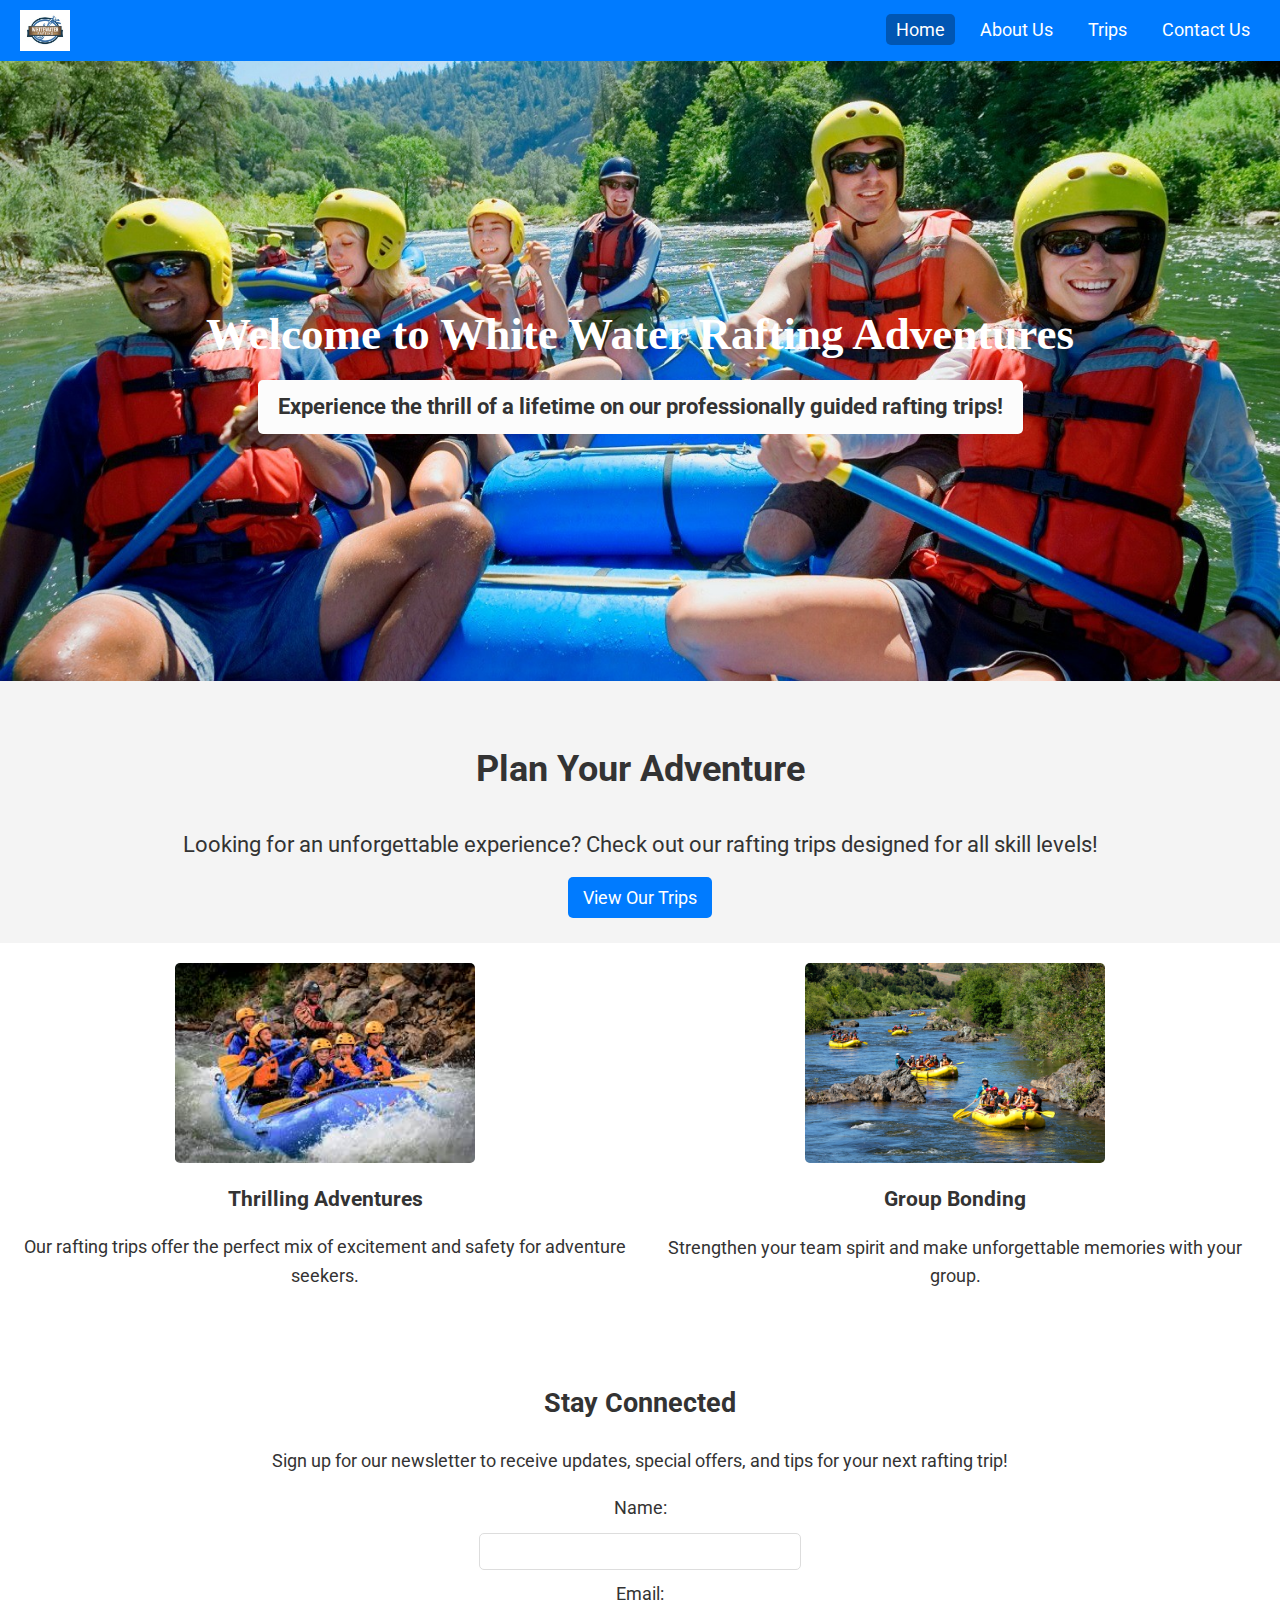
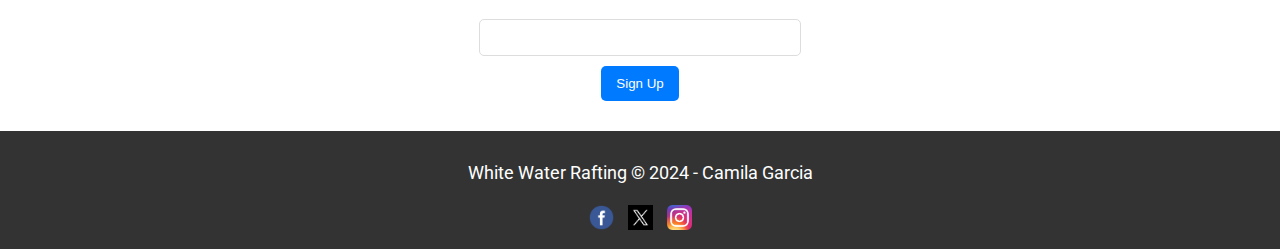
==== wwr/index.html @ 8725d088 "m" ====
<!DOCTYPE html>
<html lang="en">
<head>
    <meta charset="UTF-8">
    <meta name="viewport" content="width=device-width, initial-scale=1.0">
    <meta name="author" content="Camila Garcia">
    <meta name="description" content="Welcome to White Water Rafting Adventures! Discover thrilling rafting trips, learn about our services, and sign up for our newsletter.">
    <title>Home | White Water Rafting Adventures</title>
    <link href="https://fonts.googleapis.com/css2?family=Roboto:wght@400;700&family=Open+Sans:wght@400;600&display=swap" rel="stylesheet">
    <link rel="stylesheet" href="rafting.css">
</head>
<body>
    <header class="header">
        <img src="ty.jpg" alt="Rapids Logo" width="50">
        <nav class="nav">
            <ul>
                <li><a href="index.html" class="active">Home</a></li>
                <li><a href="about.html">About Us</a></li>
                <li><a href="trips.html">Trips</a></li>
                <li><a href="contact.html">Contact Us</a></li>
            </ul>
        </nav>
    </header>

    <main>
       
        <section class="hero">
            <h1>Welcome to White Water Rafting Adventures</h1>
            <p>Experience the thrill of a lifetime on our professionally guided rafting trips!</p>
        </section>

        
        <section class="cta">
            <h2>Plan Your Adventure</h2>
            <p>Looking for an unforgettable experience? Check out our rafting trips designed for all skill levels!</p>
            <a href="trips.html" class="btn">View Our Trips</a>
        </section>

       
        <section class="about-grid">
            <article>
                <img src="pic1.jpg" alt="Rafting adventure">
                <h3>Thrilling Adventures</h3>
                <p>Our rafting trips offer the perfect mix of excitement and safety for adventure seekers.</p>
            </article>
            <article>
                <img src="pic2.jpg" alt="Group rafting">
                <h3>Group Bonding</h3>
                <p>Strengthen your team spirit and make unforgettable memories with your group.</p>
            </article>
        </section>

        <!-- Newsletter Signup -->
        <section class="newsletter">
            <h2>Stay Connected</h2>
            <p>Sign up for our newsletter to receive updates, special offers, and tips for your next rafting trip!</p>
            <form action="#" method="POST">
                <label for="name">Name:</label>
                <input type="text" id="name" name="name" required>
                
                <label for="email">Email:</label>
                <input type="email" id="email" name="email" required>

                <button type="submit">Sign Up</button>
            </form>
        </section>
    </main>

    <footer>
        <p>White Water Rafting &copy; 2024 - Camila Garcia</p>
        <nav>
            <a href="#"><img src="facebook.webp" alt="Facebook" width="25"> </a>
            <a href="#"><img src="X_icon_2.svg.png" alt="X" width="25"></a>
            <a href="#"><img src="Instagram_icon.png.webp" alt="Instagram" width="25"></a>
        </nav>
    </footer>
</body>
</html>
---- wwr/rafting.css ----
body {
    
    margin: 0 auto;
    font-size: 18px;
    text-align: center;
}
img {
    
  
    max-width: 300px;
}
header {
    display: flex;
    align-items: center;
    padding: 10px;
    
}

header .logo img {
    width: 100px;
}

header nav ul {
    list-style: none;
    display: flex;
    gap: 15px;
    margin: 0;
    padding: 0;
}

header nav ul li a {
    text-decoration: none;
    color: #333;
}
.history {
    background-color: #131212;
    padding: 20px;
  }
  
  .history-content {
    display: flex; 
    align-items: center; 
    gap: 20px; 
  }
  
  .history-text {
    flex: 1; 
    text-align: justify; 
  }
  
  .history-image {
    flex: 0 0 250px; 
    text-align: center; 
  }
  
  .history-image img {
    max-width: 100%; 
    height: auto;
    border-radius: 5px; 
  }
  
  .history-image figcaption {
    font-size: 0.9rem;
    color: #555;
    margin-top: 10px;
  }
/* Hero Section */
.hero {
    position: relative;
    background: url('pexels-photo-788200.jpeg') center/cover no-repeat;
    height: 500px;
    color: white;
    display: flex;
    flex-direction: column;
    justify-content: center;
    align-items: center;
    text-align: center;
    padding: 20px;
}

.hero-overlay {
    background: rgba(0, 0, 0, 0.5);
    padding: 20px;
    text-align: center;
    width: 80%;
    border-radius: 10px;
}

.hero h1 {
    font-family: 'Pacifico', cursive;
    font-size: 3rem;
    margin-bottom: 10px;
}

.hero .content {
    display: flex; 
    justify-content: center;
    align-items: center;
    gap: 20px; 
    margin-top: 10px;
}

.hero p {
    background-color: #fcfcfc;
    color: #333;
    padding: 10px 20px;
    text-decoration: none;
    font-weight: 700;
    border-radius: 5px;
    margin: 0;
    text-align: left;
}

.hero-image {
    position: relative; 
    transform: none; 
}

.hero-image img {
    width: 200px;
    border: 3px solid #ffffff;
    border-radius: 10px;
}

/* History Section */
.history {
    padding: 20px;
    background-color: #ffff;
}

.history h2 {
    font-size: 1.8em;
    color: #333;
}

.history p {
    line-height: 1.5;
    color: #555;
}


.gallery {
    padding: 20px;
  }
  .gallery-grid {
    display: grid;
    grid-template-columns: repeat(4, 1fr);
    gap: 10px;
  }
  .gallery-item img {
    max-width: 100%;
    height: auto;
    border: 7px solid #ddd;
  }
  .gallery-item figcaption {
    font-size: 0.8rem;
    color: #555;
    margin-top: 5px;
    text-align: center;
  }


    footer {
        text-align: center;
        padding: 10px;
        color: #080808;
    }
    
    footer .social-icons img {
        width: 30px;
        margin: 0 5px;
    }
    
    footer .social-icons a:hover {
        opacity: 0.7;
    }

    /* General Page Styles */
body {
  margin: 0 auto;
  font-size: 18px;
  text-align: center;
}

img {

  max-width: 300px;
}

header {
  display: flex;
  align-items: center;
  padding: 10px;
}

header .logo img {
  width: 100px;
}

header nav ul {
  list-style: none;
  display: flex;
  gap: 15px;
  margin: 0;
  padding: 0;
}

header nav ul li a {
  text-decoration: none;
  color: #333;
}

/* Contact Us Page Styles */

/* Company Information */
.company-info {
  background-color: #f4f4f4;
  padding: 20px;
  margin: 20px auto;
  max-width: 800px;
  border-radius: 10px;
  text-align: left;
}

.company-info h2 {
  font-size: 1.5em;
  margin-bottom: 10px;
}

.company-info p {
  margin: 10px 0;
  color: #333;
}

.company-info iframe {
  width: 100%;
  height: 300px;
  border: 1px solid #ccc;
  border-radius: 5px;
  margin-top: 15px;
}

/* Employee Profiles */
.employee-profiles {
  display: flex;
  justify-content: center;
  gap: 20px;
  padding: 20px;
  background-color: #f9f9f9;
}

.employee-profiles .profile {
  text-align: center;
}

.employee-profiles img {
  width: 150px;
  height: 150px;
  border-radius: 50%;
  border: 2px solid #ddd;
}

.employee-profiles figcaption {
  font-size: 1rem;
  color: #555;
  margin-top: 10px;
}

/* Contact  */
.contact-form {
  max-width: 600px;
  margin: 20px auto;
  padding: 20px;
  background-color: #f4f4f4;
  border-radius: 10px;
  box-shadow: 0 0 10px rgba(0, 0, 0, 0.1);
}

.contact-form h2 {
  margin-bottom: 15px;
  font-size: 1.5em;
  color: #333;
}

.contact-form label {
  display: block;
  margin: 10px 0 5px;
  font-weight: bold;
  color: #333;
}

.contact-form input[type="text"],
.contact-form input[type="email"],
.contact-form textarea {
  width: 100%;
  padding: 10px;
  margin-bottom: 15px;
  border: 1px solid #ccc;
  border-radius: 5px;
}

.contact-form fieldset {
  border: 1px solid #ccc;
  padding: 10px;
  margin-bottom: 15px;
  border-radius: 5px;
}

.contact-form legend {
  font-weight: bold;
  color: #333;
}

.contact-form input[type="radio"] {
  margin-right: 5px;
}

.contact-form textarea {
  resize: none;
  height: 100px;
}

.contact-form input[type="checkbox"] {
  margin-right: 5px;
}

.contact-form button {
  background-color: #007BFF;
  color: white;
  border: none;
  padding: 10px 15px;
  font-size: 1em;
  border-radius: 5px;
  cursor: pointer;
}

.contact-form button:hover {
  background-color: #0056b3;
}


footer {
  text-align: center;
  padding: 10px;
  color: #080808;
}

footer a {
  color: #007BFF;
  text-decoration: none;
}

footer a:hover {
  text-decoration: underline;
}

/* trips */

body {
  font-family: 'Roboto', sans-serif;
  line-height: 1.6;
  margin: 0;
  padding: 0;
  color: #333;
}

header {
  display: flex;
  align-items: center;
  justify-content: space-between;
  padding: 10px 20px;
  background-color: #007BFF;
  color: #fff;
}

/* General Styles */
body {
  font-family: 'Roboto', sans-serif;
  margin: 0;
  padding: 0;
  line-height: 1.6;
  color: #333;
}

header {
  display: flex;
  align-items: center;
  justify-content: space-between;
  padding: 10px 20px;
  background-color: #007BFF;
  color: #fff;
}

.nav ul {
  list-style: none;
  display: flex;
  gap: 15px;
}

.nav ul li a {
  color: #fff;
  text-decoration: none;
  padding: 5px 10px;
  border-radius: 5px;
  transition: background-color 0.3s ease;
}

.nav ul li a.active, .nav ul li a:hover {
  background-color: #0056b3;
}

/* Call to Action Section */
.cta {
  text-align: center;
  background: #f4f4f4;
  padding: 30px;
}

.cta h1 {
  font-size: 2.5em;
}

.cta p {
  font-size: 1.2em;
}

.cta .btn {
  margin-top: 10px;
  padding: 10px 15px;
  background-color: #007BFF;
  color: #fff;
  text-decoration: none;
  border-radius: 5px;
  transition: background-color 0.3s ease;
}

.cta .btn:hover {
  background-color: #0056b3;
}

/* Trip Descriptions */
.trip-descriptions {
  padding: 20px;
  background-color: #fff;
}

.trip-descriptions h2 {
  text-align: center;
  margin-bottom: 20px;
}

.trips-grid {
  display: flex;
  flex-wrap: wrap;
  gap: 20px;
  justify-content: center;
}

.trip {
  border: 1px solid #ddd;
  border-radius: 5px;
  padding: 15px;
  max-width: 300px;
  text-align: center;
  background: #f9f9f9;
}

.trip img {
  width: 100%;
  border-radius: 5px;
}

.trip h3 {
  font-size: 1.5em;
  margin-top: 10px;
}

.trip p {
  font-size: 1em;
}

/* Trips Table */
.trips-table {
  padding: 20px;
  background-color: #f4f4f4;
  text-align: center;
}

.trips-table table {
  width: 100%;
  border-collapse: collapse;
  margin-top: 10px;
}

.trips-table th, .trips-table td {
  border: 1px solid #ddd;
  padding: 10px;
  text-align: center;
}

.trips-table th {
  background-color: #007BFF;
  color: #fff;
}

/* Footer */
footer {
  background-color: #333;
  color: #fff;
  padding: 10px;
  text-align: center;
}

footer nav a img {
  margin: 0 5px;
  transition: transform 0.3s ease;
}

footer nav a img:hover {
  transform: scale(1.2);
}
/* Home */
body {
  font-family: 'Roboto', sans-serif;
  margin: 0;
  padding: 0;
  line-height: 1.6;
  color: #333;
}

/* Header */
header {
  display: flex;
  align-items: center;
  justify-content: space-between;
  padding: 10px 20px;
  background-color: #007BFF;
  color: #fff;
}

.nav ul {
  list-style: none;
  display: flex;
  gap: 15px;
}

.nav ul li a {
  color: #fff;
  text-decoration: none;
  padding: 5px 10px;
  border-radius: 5px;
  transition: background-color 0.3s ease;
}

.nav ul li a.active, .nav ul li a:hover {
  background-color: #0056b3;
}

/* Hero Section */
.hero {
  background: url('Float-Trip.jpg') no-repeat center/cover;
  text-align: center;
  color: #fff;
  padding: 60px 20px;
}

.hero h1 {
  font-size: 2.5em;
  margin: 0;
}

.hero p {
  font-size: 1.2em;
  margin: 10px 0;
}

/* Call to Action */
.cta {
  text-align: center;
  background-color: #f4f4f4;
  padding: 30px;
}

.cta h2 {
  font-size: 2em;
}

.cta p {
  font-size: 1.2em;
}

.cta .btn {
  margin-top: 10px;
  padding: 10px 15px;
  background-color: #007BFF;
  color: #fff;
  text-decoration: none;
  border-radius: 5px;
  transition: background-color 0.3s ease;
}

.cta .btn:hover {
  background-color: #0056b3;
}

/* About Grid Section */
.about-grid {
  display: grid;
  grid-template-columns: repeat(auto-fit, minmax(300px, 1fr));
  gap: 20px;
  padding: 20px;
}

.about-grid article {
  text-align: center;
}

.about-grid img {
  width: 100%;
  border-radius: 5px;
}

.about-grid h3 {
  margin: 10px 0;
}

/* Newsletter */
.newsletter {
  text-align: center;
  background: #fff;
  padding: 30px;
}

.newsletter form {
  display: flex;
  flex-direction: column;
  gap: 10px;
  align-items: center;
  max-width: 500px;
  margin: 0 auto;
}

.newsletter input {
  padding: 10px;
  width: 100%;
  max-width: 300px;
  border: 1px solid #ddd;
  border-radius: 5px;
}

.newsletter button {
  padding: 10px 15px;
  background-color: #007BFF;
  color: #fff;
  border: none;
  border-radius: 5px;
  cursor: pointer;
  transition: background-color 0.3s ease;
}

.newsletter button:hover {
  background-color: #0056b3;
}

/* Footer */
footer {
  background-color: #333;
  color: #fff;
  padding: 10px;
  text-align: center;
}

footer nav a img {
  margin: 0 5px;
  transition: transform 0.3s ease;
}

footer nav a img:hover {
  transform: scale(1.2);
}
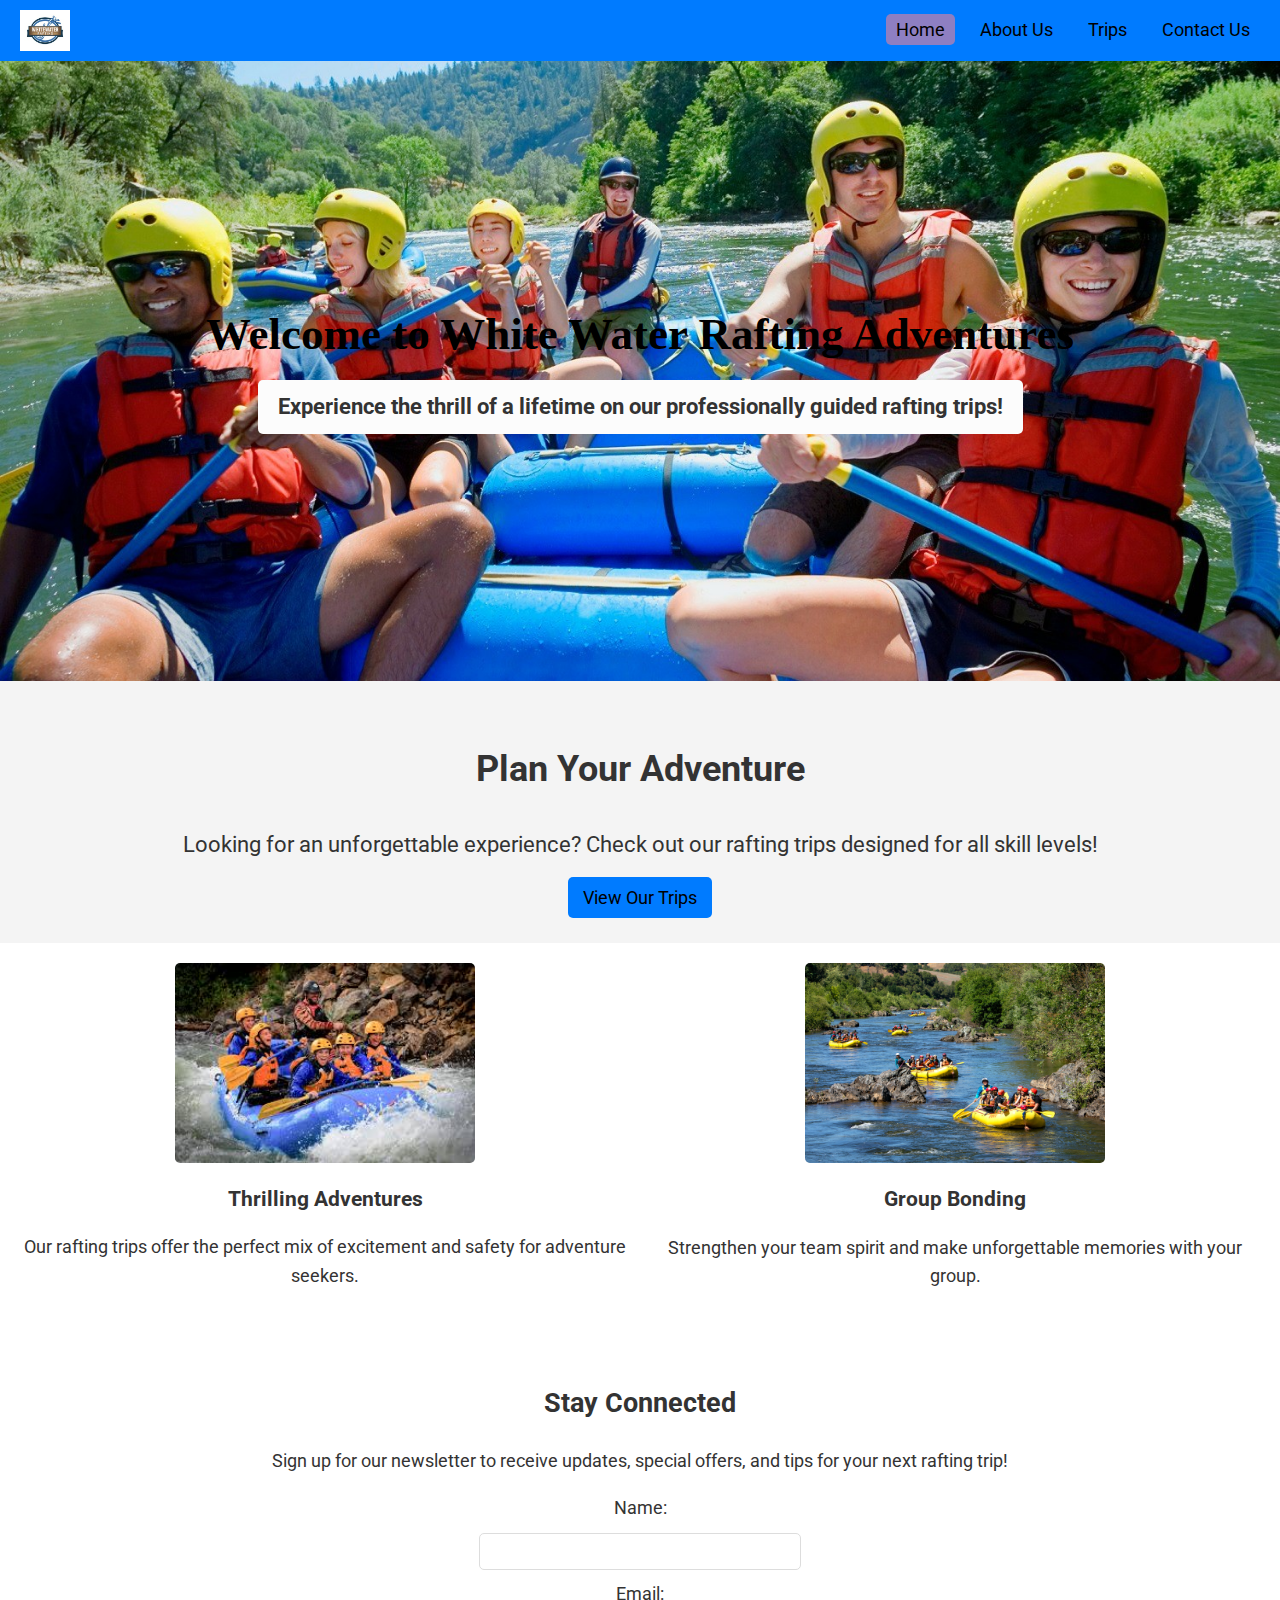
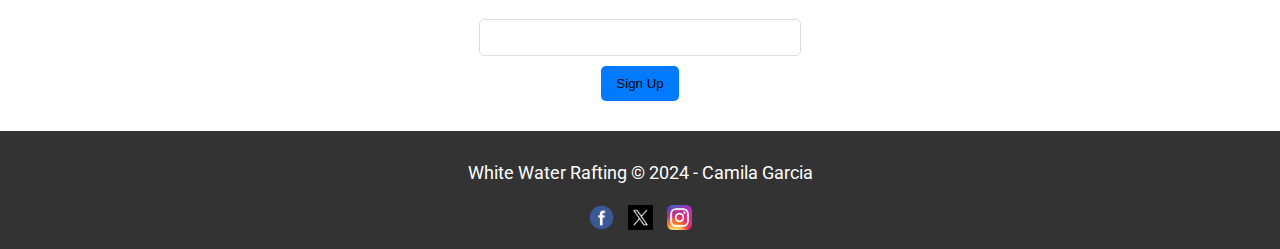
==== commit 26bce9dc: "n" ====
--- a/wwr/index.html
+++ b/wwr/index.html
@@ -38,6 +38,7 @@
 
        
         <section class="about-grid">
+            
             <article>
                 <img src="pic1.jpg" alt="Rafting adventure">
                 <h3>Thrilling Adventures</h3>
--- a/wwr/rafting.css
+++ b/wwr/rafting.css
@@ -500,7 +500,7 @@
 
 .trips-table th {
   background-color: #007BFF;
-  color: #fff;
+  color: #000000;
 }
 
 /* Footer */
@@ -545,7 +545,7 @@
 }
 
 .nav ul li a {
-  color: #fff;
+  color: #000000;
   text-decoration: none;
   padding: 5px 10px;
   border-radius: 5px;
@@ -553,14 +553,14 @@
 }
 
 .nav ul li a.active, .nav ul li a:hover {
-  background-color: #0056b3;
+  background-color: #8e7fc2;
 }
 
 /* Hero Section */
 .hero {
   background: url('Float-Trip.jpg') no-repeat center/cover;
   text-align: center;
-  color: #fff;
+  color: #000000;
   padding: 60px 20px;
 }
 
@@ -593,7 +593,7 @@
   margin-top: 10px;
   padding: 10px 15px;
   background-color: #007BFF;
-  color: #fff;
+  color: #000000;
   text-decoration: none;
   border-radius: 5px;
   transition: background-color 0.3s ease;
@@ -651,7 +651,7 @@
 .newsletter button {
   padding: 10px 15px;
   background-color: #007BFF;
-  color: #fff;
+  color: #000000;
   border: none;
   border-radius: 5px;
   cursor: pointer;
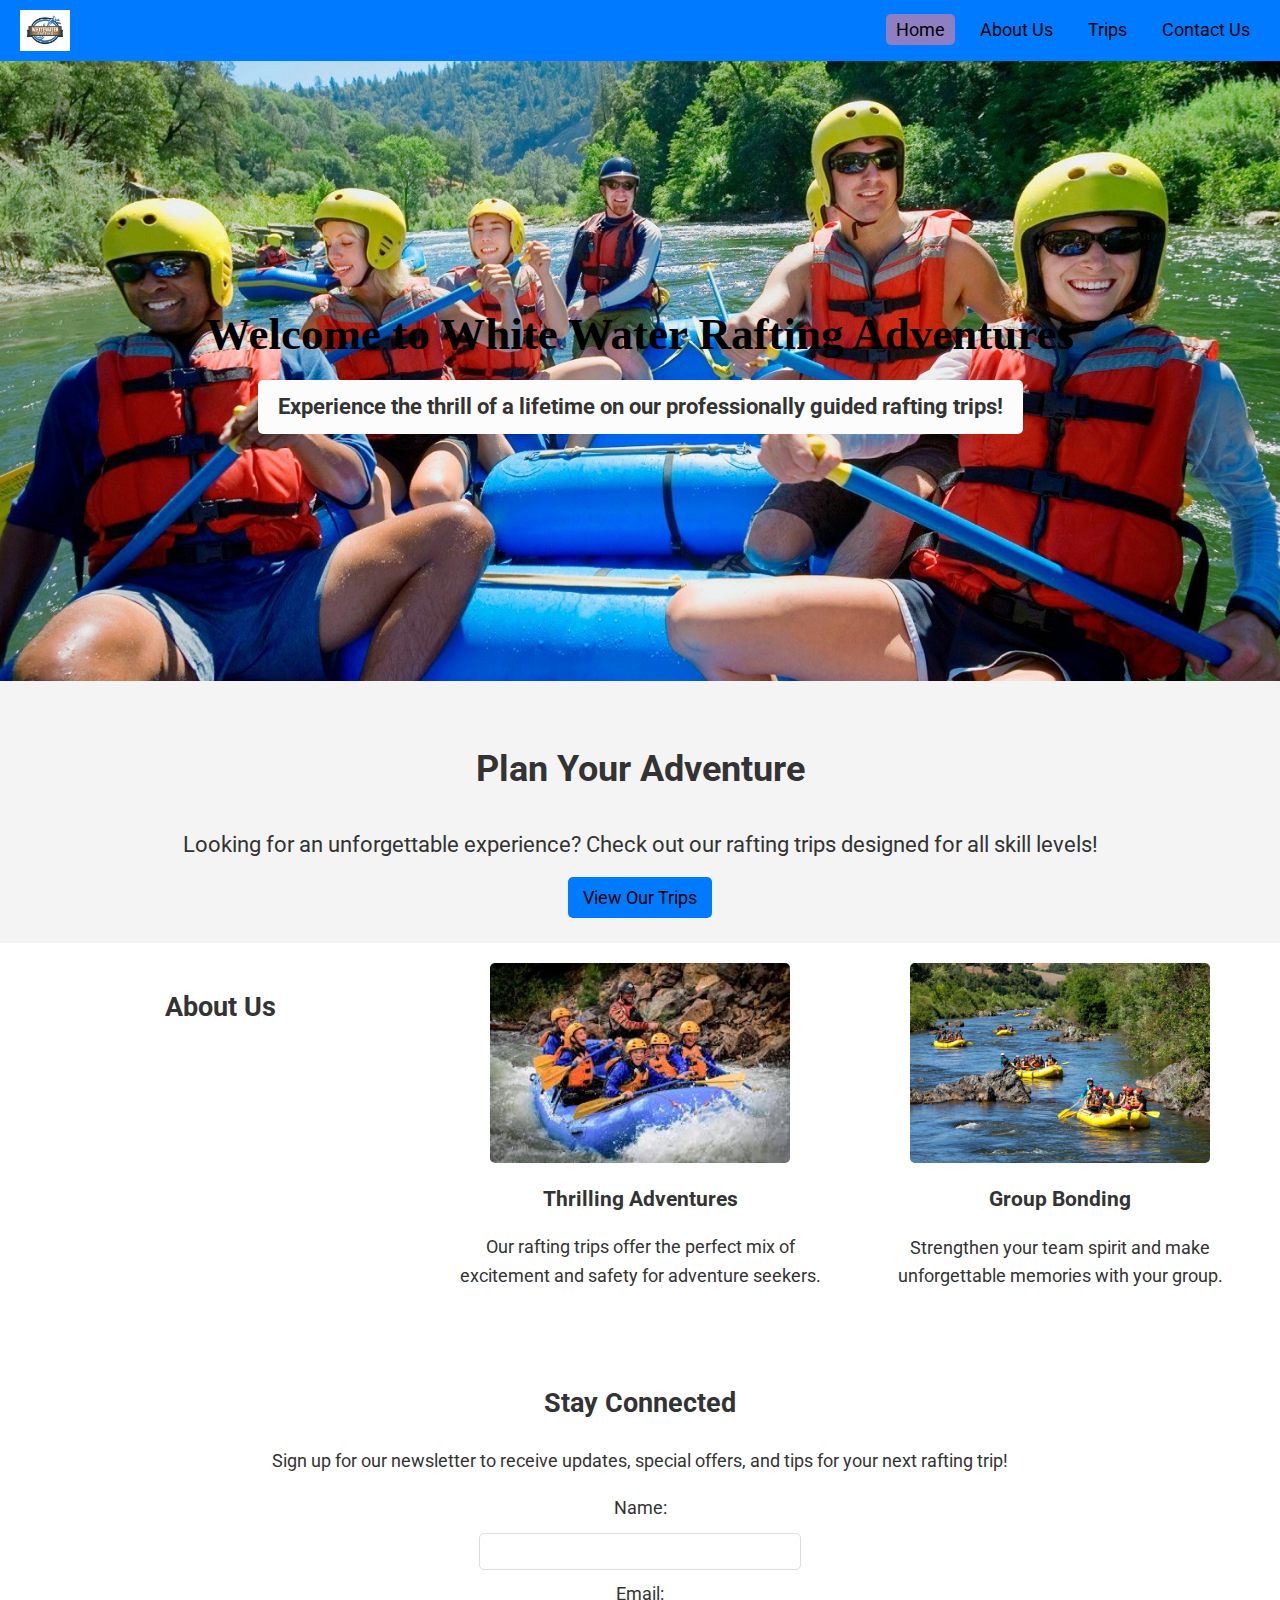
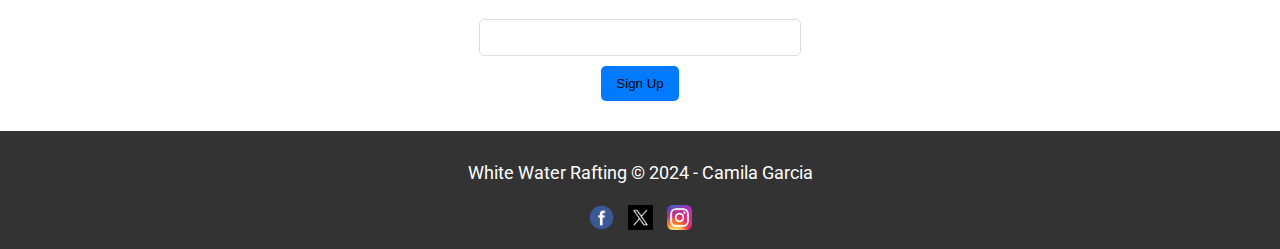
==== commit 877fb283: "new" ====
--- a/wwr/index.html
+++ b/wwr/index.html
@@ -38,7 +38,7 @@
 
        
         <section class="about-grid">
-            
+            <h2>About Us</h2>
             <article>
                 <img src="pic1.jpg" alt="Rafting adventure">
                 <h3>Thrilling Adventures</h3>
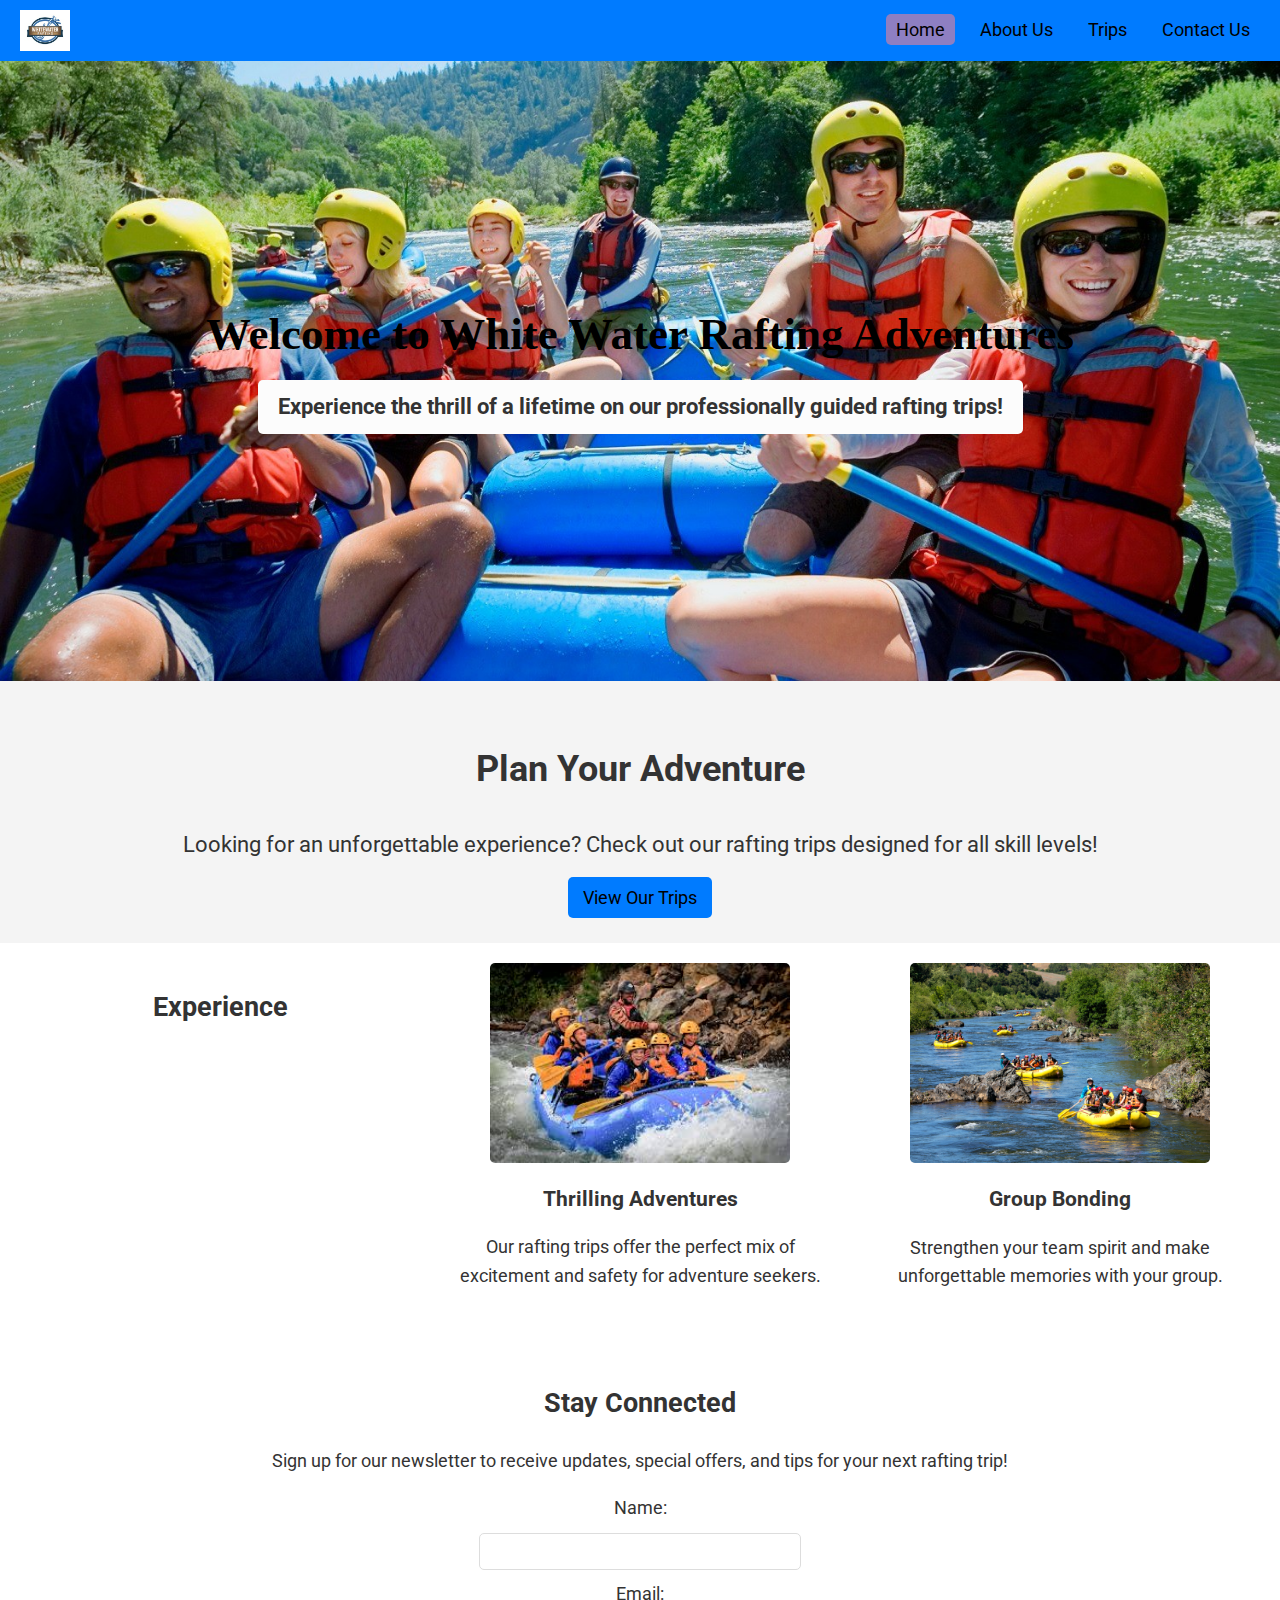
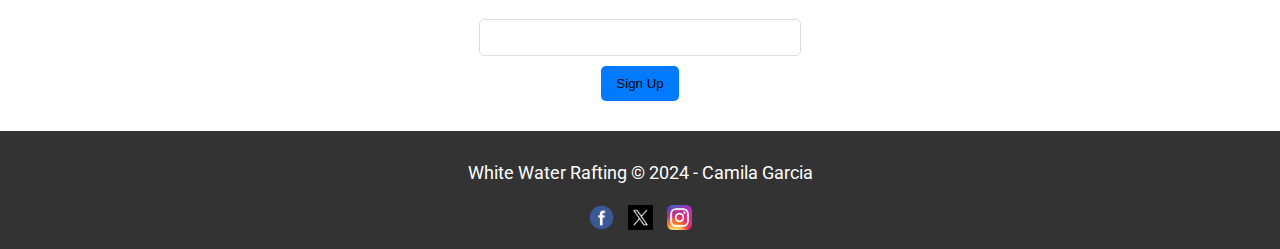
==== commit 444d4e45: "n" ====
--- a/wwr/index.html
+++ b/wwr/index.html
@@ -38,7 +38,7 @@
 
        
         <section class="about-grid">
-            <h2>About Us</h2>
+            <h2>Experience</h2>
             <article>
                 <img src="pic1.jpg" alt="Rafting adventure">
                 <h3>Thrilling Adventures</h3>
